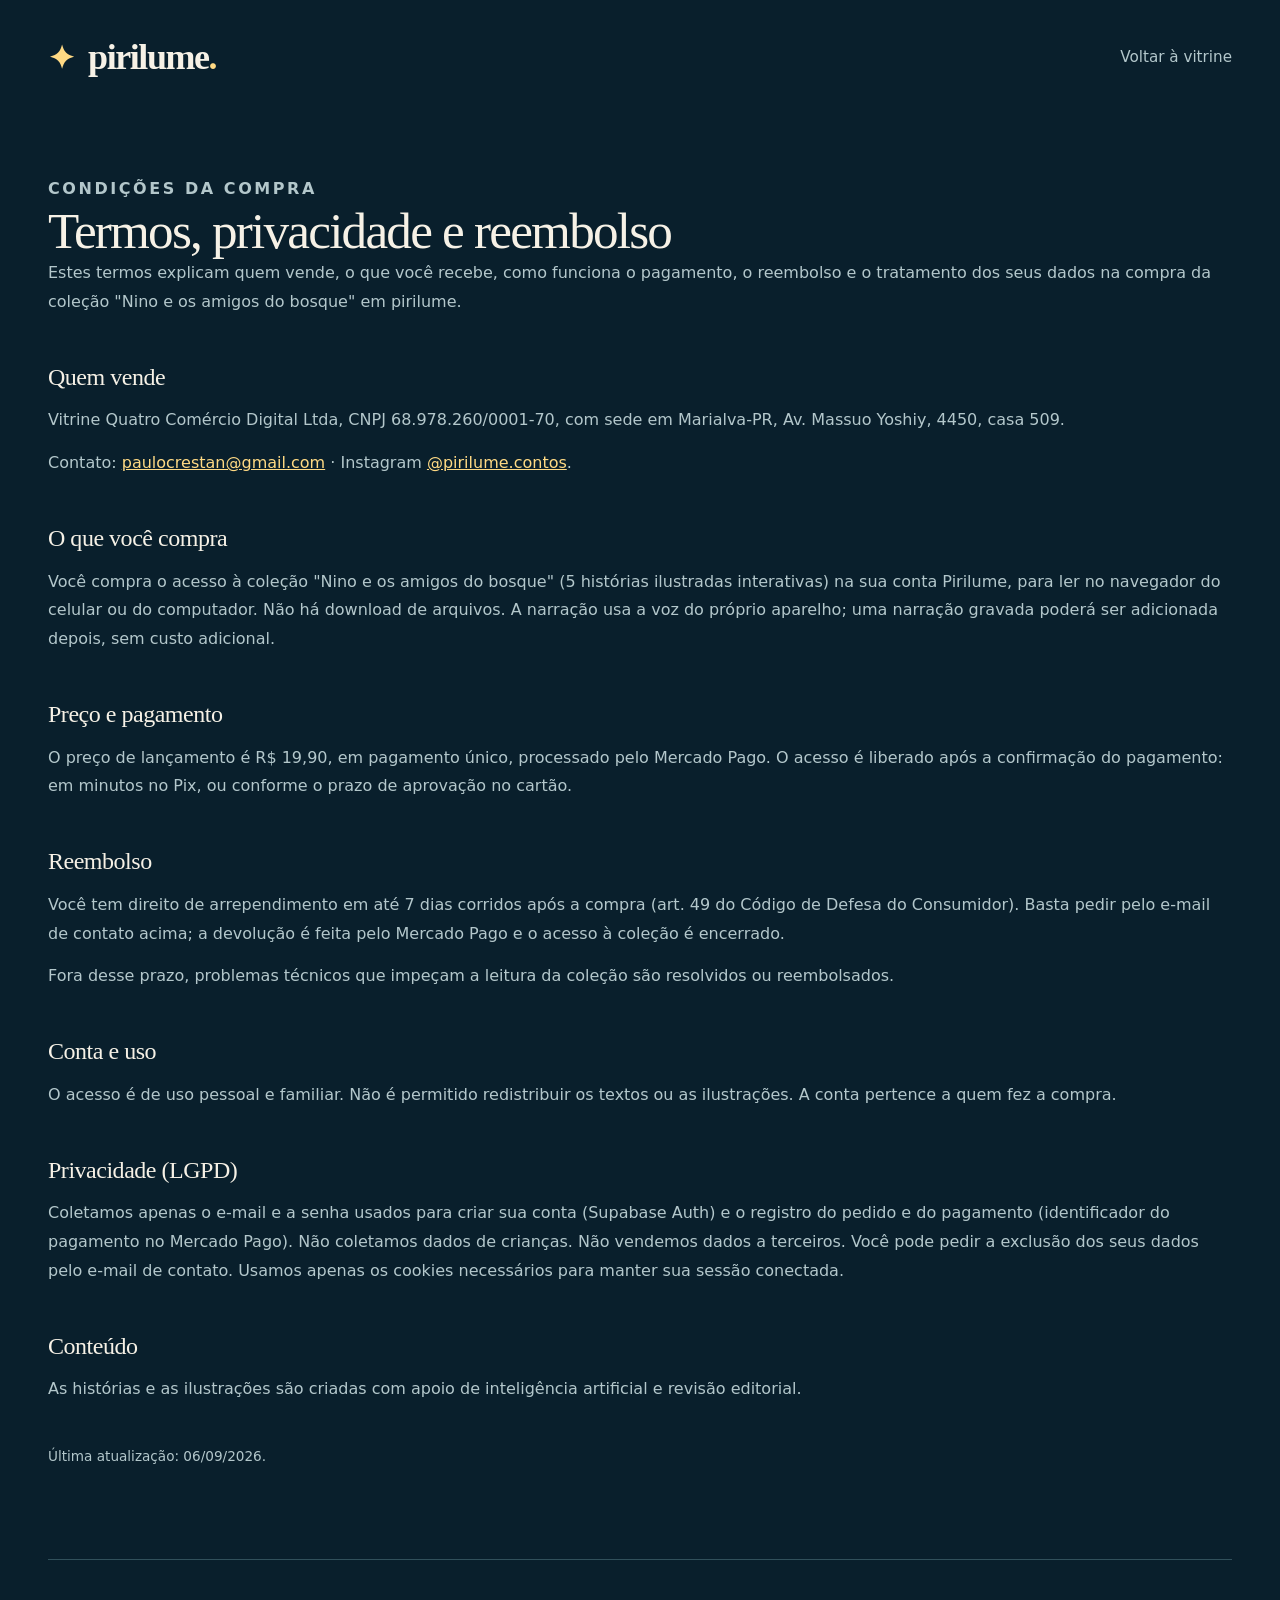
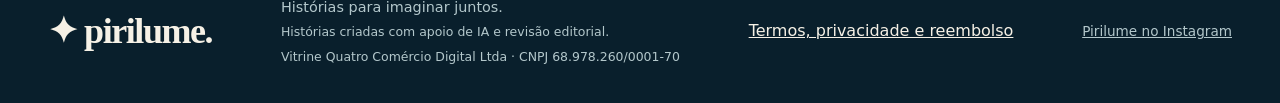
==== termos.html @ c8c20a6e "Pirilume: vitrine publica (historia gratuita + colecao)" ====
<!doctype html>
<html lang="pt-BR">
<head>
  <meta charset="UTF-8"><meta name="viewport" content="width=device-width, initial-scale=1">
  <meta name="theme-color" content="#091f2c">
  <meta name="description" content="Pirilume: termos de compra, privacidade e reembolso da coleção Nino e os amigos do bosque.">
  <meta name="robots" content="noindex,nofollow">
  <title>Pirilume · Termos, privacidade e reembolso</title>
  <link rel="stylesheet" href="styles.css?v=collection-1">
  <style>
    .terms-shell{padding-block:60px 90px}
    .terms-shell h1{font-size:clamp(2.2rem,4vw,3.2rem);letter-spacing:-.035em}
    .terms-shell h2{font-size:1.5rem;letter-spacing:-.02em;margin-top:48px}
    .terms-shell p,.terms-shell li{color:var(--muted);font-size:1rem;line-height:1.8}
    .terms-shell p+p{margin-top:14px}
    .terms-shell ul{padding-left:20px;margin-top:10px}
    .terms-shell .updated{margin-top:40px;font-size:.85rem;color:var(--muted)}
    .terms-shell a{color:var(--gold)}
  </style>
</head>
<body>
  <a class="skip-link" href="#main">Pular para o conteúdo</a>
  <header class="site-header">
    <a class="brand" href="index.html" aria-label="Pirilume, início"><span class="brand-spark" aria-hidden="true">✦</span> pirilume<span class="brand-dot">.</span></a>
    <nav aria-label="Navegação principal"><a href="index.html">Voltar à vitrine</a></nav>
  </header>
  <main id="main" tabindex="-1">
    <section class="terms-shell shell">
      <p class="eyebrow">CONDIÇÕES DA COMPRA</p>
      <h1>Termos, privacidade e reembolso</h1>
      <p>Estes termos explicam quem vende, o que você recebe, como funciona o pagamento, o reembolso e o tratamento dos seus dados na compra da coleção "Nino e os amigos do bosque" em pirilume.</p>

      <h2>Quem vende</h2>
      <p>Vitrine Quatro Comércio Digital Ltda, CNPJ 68.978.260/0001-70, com sede em Marialva-PR, Av. Massuo Yoshiy, 4450, casa 509.</p>
      <p>Contato: <a href="mailto:paulocrestan@gmail.com">paulocrestan@gmail.com</a> · Instagram <a href="https://www.instagram.com/pirilume.contos/" target="_blank" rel="noopener">@pirilume.contos</a>.</p>

      <h2>O que você compra</h2>
      <p>Você compra o acesso à coleção "Nino e os amigos do bosque" (5 histórias ilustradas interativas) na sua conta Pirilume, para ler no navegador do celular ou do computador. Não há download de arquivos. A narração usa a voz do próprio aparelho; uma narração gravada poderá ser adicionada depois, sem custo adicional.</p>

      <h2>Preço e pagamento</h2>
      <p>O preço de lançamento é R$ 19,90, em pagamento único, processado pelo Mercado Pago. O acesso é liberado após a confirmação do pagamento: em minutos no Pix, ou conforme o prazo de aprovação no cartão.</p>

      <h2>Reembolso</h2>
      <p>Você tem direito de arrependimento em até 7 dias corridos após a compra (art. 49 do Código de Defesa do Consumidor). Basta pedir pelo e-mail de contato acima; a devolução é feita pelo Mercado Pago e o acesso à coleção é encerrado.</p>
      <p>Fora desse prazo, problemas técnicos que impeçam a leitura da coleção são resolvidos ou reembolsados.</p>

      <h2>Conta e uso</h2>
      <p>O acesso é de uso pessoal e familiar. Não é permitido redistribuir os textos ou as ilustrações. A conta pertence a quem fez a compra.</p>

      <h2>Privacidade (LGPD)</h2>
      <p>Coletamos apenas o e-mail e a senha usados para criar sua conta (Supabase Auth) e o registro do pedido e do pagamento (identificador do pagamento no Mercado Pago). Não coletamos dados de crianças. Não vendemos dados a terceiros. Você pode pedir a exclusão dos seus dados pelo e-mail de contato. Usamos apenas os cookies necessários para manter sua sessão conectada.</p>

      <h2>Conteúdo</h2>
      <p>As histórias e as ilustrações são criadas com apoio de inteligência artificial e revisão editorial.</p>

      <p class="updated">Última atualização: 06/09/2026.</p>
    </section>
  </main>
  <footer class="site-footer shell"><a class="brand" href="#inicio">✦ pirilume.</a><p>Histórias para imaginar juntos.<br><span>Histórias criadas com apoio de IA e revisão editorial.</span><br><span>Vitrine Quatro Comércio Digital Ltda · CNPJ 68.978.260/0001-70</span></p><a href="termos.html">Termos, privacidade e reembolso</a><a href="https://www.instagram.com/pirilume.contos/">Pirilume no Instagram</a></footer>
</body></html>
---- styles.css ----
:root{color-scheme:dark;--bg:#091f2c;--panel:#102e3b;--ink:#f6f1e6;--muted:#b3c7cb;--gold:#ffda84;--line:#31505b;--soft:#163946;--paper:#f5f0e4;--paper-ink:#223a40;--serif:Georgia,'Times New Roman',serif;--sans:ui-sans-serif,system-ui,-apple-system,BlinkMacSystemFont,'Segoe UI',sans-serif}
*{box-sizing:border-box}html{scroll-behavior:smooth;scroll-padding-top:30px}body{margin:0;background:var(--bg);color:var(--ink);font:1rem/1.65 var(--sans)}button,input,select{font:inherit}button,a,input,select,summary{-webkit-tap-highlight-color:transparent}button,a{touch-action:manipulation}button{cursor:pointer}button:disabled{cursor:not-allowed;opacity:.6}a{color:inherit}img{max-width:100%}h1,h2,h3,p{margin:0}h1,h2{font-family:var(--serif);font-weight:400;line-height:1.07}h3{font-size:1.1rem;font-weight:650;line-height:1.4}p+p{margin-top:1rem}h2+p,h3+p{margin-top:1rem}em{font-weight:400;color:var(--gold)}[hidden]{display:none!important}a,button,input,select,summary{outline-offset:5px}:focus-visible{outline:3px solid var(--gold)}.shell{max-width:1320px;width:calc(100% - 96px);margin-inline:auto}.skip-link{position:fixed;top:-70px;left:20px;background:var(--gold);color:var(--bg);padding:12px;z-index:99}.skip-link:focus{top:15px}.review-bar{display:flex;justify-content:space-between;gap:16px;padding:9px 48px;background:#173b46;color:#d0dfe0;font-size:.8rem;letter-spacing:.04em}.review-bar a{white-space:nowrap;text-underline-offset:4px}.site-header{display:flex;justify-content:space-between;align-items:center;gap:24px;max-width:1416px;margin:auto;padding:28px 48px}.brand{font-family:var(--serif);font-size:2.25rem;letter-spacing:-.04em;text-decoration:none;font-weight:700;white-space:nowrap}.brand-spark,.brand-dot{color:var(--gold)}.brand-spark{display:inline-block;font-size:2rem;margin-right:7px}.site-header nav{display:flex;gap:30px;align-items:center;font-size:.95rem}.site-header nav a{text-decoration:none;color:var(--muted)}.site-header nav a:hover{color:var(--gold)}.nav-review{border:1px solid var(--line);padding:9px 16px;border-radius:5px}.eyebrow{font-size:.78rem;line-height:1.5;letter-spacing:.16em;font-weight:650;color:var(--gold)}.hero{display:grid;grid-template-columns:1fr 1.1fr;gap:60px;align-items:center;padding-top:38px;padding-bottom:88px}.hero h1{font-size:clamp(2.8rem,4.5vw,4.9rem);letter-spacing:-.047em;margin-top:24px;line-height:1.03}.hero h1 em{display:block}.hero-lead{max-width:540px;color:var(--muted);margin-top:28px;font-size:1.05rem;line-height:1.8}.button{display:inline-flex;align-items:center;justify-content:center;gap:10px;padding:14px 21px;min-height:48px;border:1px solid transparent;border-radius:5px;font-size:.95rem;font-weight:650;text-decoration:none;transition:background .15s,transform .15s}.button:hover:not(:disabled){transform:translateY(-2px)}.primary{background:var(--gold);color:#19353d}.primary:hover:not(:disabled){background:#ffe6ac}.secondary{background:transparent;color:var(--ink);border-color:var(--line)}.secondary:hover:not(:disabled){background:var(--soft)}.hero .button{margin-top:30px}.micro{font-size:.8rem;line-height:1.6;color:var(--muted)}.hero .micro{margin-top:13px;max-width:450px}.hero-meta{display:flex;gap:35px;margin-top:32px}.hero-meta>span{font-size:1rem;font-weight:650}.hero-meta small{display:block;font-size:.78rem;font-weight:400;color:var(--muted);margin-top:1px}.hero-picture{position:relative;background:#133b48;border:1px solid #41606b;border-radius:8px;box-shadow:12px 12px 0 #061720;overflow:hidden}.scene-art{width:100%;aspect-ratio:16/9;background-size:200% 200%;background-repeat:no-repeat;background-color:#113544;image-rendering:pixelated}.art-a{background-image:url('assets/scene-sheet-a.png')}.art-b{background-image:url('assets/scene-sheet-b.png')}.quadrant-0{background-position:0% 0%}.quadrant-1{background-position:100% 0%}.quadrant-2{background-position:0% 100%}.quadrant-3{background-position:100% 100%}.picture-caption{padding:29px 32px 33px;display:flex;align-items:center;justify-content:space-between;gap:20px}.picture-caption h2{font-size:clamp(1.8rem,3vw,3rem);margin-top:12px;letter-spacing:-.025em}.round-button{width:56px;height:56px;min-width:56px;border-radius:50%;background:var(--gold);color:var(--bg);display:grid;place-items:center;font-size:1.65rem;text-decoration:none}.picture-tag{position:absolute;top:17px;right:17px;background:#091f2cee;border:1px solid #536264;color:var(--ink);padding:6px 12px;font-size:.78rem;border-radius:4px}.introduction{display:grid;grid-template-columns:1fr 1fr;gap:90px;border-top:1px solid var(--line);padding-block:70px}.introduction h2,.story-window h2,.offer h2,.faq h2{font-size:clamp(2.25rem,3.6vw,3.6rem);letter-spacing:-.035em;margin-top:18px}.intro-steps{display:flex;flex-direction:column;gap:28px}.intro-steps article{display:flex;gap:23px}.intro-steps article>span{font-family:var(--serif);font-size:1.35rem;color:var(--gold)}.intro-steps p{color:var(--muted);font-size:.95rem;margin-top:4px}.story-window{display:grid;grid-template-columns:1.05fr 1fr;gap:60px;align-items:center;padding-block:26px 95px}.story-window .scene-art{border-radius:8px;border:1px solid var(--line)}.story-window p:not(.eyebrow){color:var(--muted);max-width:470px}.text-link{font-size:.95rem;color:var(--gold);text-decoration:none;text-underline-offset:5px}.text-link:hover{text-decoration:underline}.story-window .text-link{display:inline-block;margin-top:25px}.offer{display:grid;grid-template-columns:1.3fr 1fr;gap:80px;border-top:1px solid var(--line);padding-block:80px}.offer-description>p:not(.eyebrow){max-width:540px;color:var(--muted)}.checklist{list-style:none;padding:0;margin:24px 0}.checklist li{padding:6px 0}.checklist li:before{content:'✓';color:var(--gold);margin-right:13px}.price-card{background:var(--panel);border:1px solid var(--line);padding:37px 35px;border-radius:8px;align-self:center}.price{font-family:var(--serif);font-size:6rem;line-height:1.2;letter-spacing:-.06em;margin-top:20px;white-space:nowrap}.price small{font-family:var(--sans);font-size:1.2rem;letter-spacing:0;margin-right:9px}.price>span{font-size:3rem;letter-spacing:-.06em}.price-card>p{color:var(--muted)}.price-card .button{display:flex;width:100%;margin-top:28px}.price-card .text-link{display:block;text-align:center;margin:16px 0}.price-card .micro{text-align:center}.faq{display:grid;grid-template-columns:1fr 1.4fr;gap:70px;padding-block:45px 90px;border-top:1px solid var(--line)}.faq h2{margin:0}.faq details{border-bottom:1px solid var(--line);padding:18px 0}.faq details:first-child{padding-top:0}summary{cursor:pointer;font-size:1rem;font-weight:650;line-height:1.6}.faq details p{color:var(--muted);font-size:.95rem;margin-top:15px}.site-footer{border-top:1px solid var(--line);padding-block:35px;display:flex;gap:32px;align-items:center;justify-content:space-between}.site-footer p{font-size:.9rem;color:var(--muted);line-height:1.7}.site-footer p span{font-size:.78rem}.site-footer>a:last-child{font-size:.85rem;color:var(--muted)}
.reader{padding-block:22px 65px;display:flex;flex-direction:column}.reader-heading{order:1;display:flex;align-items:center;justify-content:space-between;gap:24px;padding-block:0 26px}.reader-heading h1{font-size:clamp(1.8rem,3.3vw,3rem);margin-top:10px;letter-spacing:-.025em}.reader-heading>a{white-space:nowrap}.reader-layout{order:4;display:grid;grid-template-columns:1.1fr 1fr;align-items:start;gap:0;border:1px solid var(--line);border-radius:8px;overflow:hidden;background:var(--paper);color:var(--paper-ink)}.reader-visual{background:#0b2430;color:var(--muted);position:sticky;top:0}.scene-topline{display:flex;justify-content:space-between;font-size:.8rem;padding:13px 20px;color:var(--muted)}.reader-page{padding:32px 36px}.reader-page .eyebrow{color:#5a6f50;font-size:.75rem}.reader-page h2{font-size:clamp(1.7rem,2.6vw,2.5rem);letter-spacing:-.025em;margin-block:12px 22px}.reader-page p{font-size:1.03rem;line-height:1.9}.reader-page #story-text p{border-left:3px solid transparent;padding-left:12px;margin-left:-15px;transition:background .2s}.reader-page #story-text p.is-speaking{background:#e5dec8;border-left-color:#a96b1b}.discovery-button{background:#e0e8dc;border:1px solid #9cafa1;border-radius:4px;padding:10px 15px;margin-top:22px;line-height:1.5;color:#254334;text-align:left;font-size:.9rem}.discovery-button:before{content:'✦';margin-right:9px;color:#77582d}#discovery-answer{margin-top:12px;font-size:.95rem;color:#506048}#discovery-button:focus-visible{outline-color:#567659}.reader-controls{order:2;display:flex;align-items:center;justify-content:space-between;gap:16px;padding:3px 0 14px;flex-wrap:wrap}.voice-controls{display:flex;align-items:center;gap:10px;flex-wrap:wrap}.voice-controls .button,.page-controls .button{padding:11px 16px;min-height:46px}.voice-label{font-size:.78rem;display:flex;flex-direction:column;gap:4px;color:var(--muted);max-width:230px}.voice-label select{font-size:.85rem;background:var(--panel);border:1px solid var(--line);border-radius:4px;color:var(--ink);max-width:230px;padding:7px 10px}.auto-label{font-size:.82rem;color:var(--muted);max-width:175px;line-height:1.5;display:flex;align-items:flex-start;gap:7px;cursor:pointer}.auto-label input{margin-top:4px;width:17px;height:17px;flex:0 0 auto;accent-color:var(--gold)}.page-controls{display:flex;gap:10px}.voice-note{order:3;font-size:.82rem;color:var(--muted);margin-bottom:20px}.chapter-nav{order:5;display:flex;justify-content:center;gap:11px;flex-wrap:wrap;margin-top:26px}.chapter-nav button{width:44px;height:44px;border-radius:4px;border:1px solid var(--line);color:var(--muted);background:transparent;font-size:.9rem}.chapter-nav button[aria-current=step]{background:var(--gold);color:var(--bg);border-color:var(--gold)}.reader-end{order:6;padding:45px;text-align:center;background:var(--panel);border:1px solid var(--line);margin-top:28px;border-radius:8px}.reader-end h2{font-size:2.6rem;letter-spacing:-.03em;margin:14px 0 22px}.reader-end>.button{margin-top:22px}.reader-end>.micro{margin-top:18px}.questions{display:grid;grid-template-columns:repeat(3,1fr);gap:25px;margin-top:30px}.questions p{color:var(--muted);margin:0;font-size:1rem}
.launch{padding-block:30px 80px}.launch-heading{display:flex;align-items:center;justify-content:space-between;gap:24px}.launch-heading h1{font-size:clamp(2.7rem,5vw,5rem);letter-spacing:-.045em;margin-top:20px}.launch-heading p:not(.eyebrow){color:var(--muted);margin-top:20px;max-width:680px}.status-chip{background:var(--panel);border:1px solid var(--line);padding:8px 15px;border-radius:4px;font-size:.85rem;white-space:nowrap}.launch-alert{background:#3b3528;border-left:3px solid var(--gold);padding:22px 25px;margin-top:30px;font-size:.98rem;color:#eee0bf}.launch-alert strong{display:block;margin-bottom:6px;color:var(--gold)}.kit-nav{display:flex;gap:12px;flex-wrap:wrap;margin-top:28px}.kit-nav a{border:1px solid var(--line);padding:8px 17px;border-radius:4px;font-size:.92rem;text-decoration:none}.kit-nav a:hover{background:var(--soft)}.kit-section{padding-block:60px;border-bottom:1px solid var(--line);scroll-margin-top:20px}.kit-section>h2{font-size:clamp(2rem,3.5vw,3.4rem);letter-spacing:-.035em;max-width:850px;margin-top:14px}.kit-section>p:not(.eyebrow){max-width:900px;color:var(--muted)}.large-copy{font-family:var(--serif);font-size:1.6rem;line-height:1.5}.decision-grid{display:grid;grid-template-columns:1fr 1fr;gap:30px;margin-top:32px}.decision-grid article{background:var(--panel);padding:28px;border:1px solid var(--line);border-radius:6px}.decision-grid p{color:var(--muted);font-size:.97rem}.decision-grid h3:not(:first-child){margin-top:27px}.note,.source-note{font-size:.86rem;line-height:1.75;color:var(--muted);margin-top:22px!important}.source-note a,.aside-note a{color:var(--gold)}.funnel{list-style:none;padding:0;display:flex;flex-direction:column;margin-top:35px;gap:0}.funnel>li{display:flex;gap:22px;padding-bottom:30px;position:relative}.funnel>li>span{background:var(--gold);color:var(--bg);min-width:42px;height:42px;display:grid;place-items:center;border-radius:4px;font-weight:700;z-index:1}.funnel>li:not(:last-child):before{content:'';position:absolute;left:20px;top:42px;bottom:0;width:1px;background:var(--line)}.funnel p{margin-top:7px;color:var(--muted)}.funnel small{font-size:.82rem;display:block;margin-top:7px;color:#d1d5ba}.aside-note{padding:25px;background:#163c45;border-left:3px solid #83b4b5;margin-top:22px;font-size:.97rem}.aside-note p{color:var(--muted);margin-top:9px}.copy-text{white-space:pre-wrap;line-height:1.8;font-size:.97rem;margin-top:15px;color:#d1dee0}.copy-button{padding:9px 14px;margin-top:18px;border:1px solid #769398;background:transparent;color:var(--gold);font-size:.87rem;border-radius:4px;min-height:44px}.copy-button:hover{background:#234a53}.simple-list{padding-left:20px;color:var(--muted);font-size:.97rem}.simple-list li+li{margin-top:12px}.reel-grid{display:grid;grid-template-columns:repeat(3,1fr);gap:24px;margin-top:32px}.reel-card{border:1px solid var(--line);border-radius:6px;padding:27px;background:#0d2936}.content-tag{font-size:.75rem;letter-spacing:.09em;color:var(--gold)}.reel-card h3{font-family:var(--serif);font-size:1.65rem;margin-top:14px}.reel-card .copy-text{font-size:.9rem;line-height:1.85}.production-note{margin-top:30px;padding:20px;border:1px solid var(--line)}.production-note p{color:var(--muted);margin-top:15px;font-size:.96rem}.calculator{display:grid;grid-template-columns:1.2fr 1fr;gap:35px;margin-top:30px}.calc-inputs{display:grid;grid-template-columns:1fr 1fr;gap:20px}.calc-inputs label{display:flex;flex-direction:column;font-size:.87rem;gap:8px;color:var(--muted)}.calc-inputs input{width:100%;padding:12px 14px;background:var(--panel);color:var(--ink);border:1px solid #55717c;border-radius:4px;font-size:1.05rem}.calc-results{background:var(--panel);border:1px solid var(--line);padding:30px;border-radius:6px;align-self:start}.calc-results>p{font-size:.9rem;color:var(--muted)}.calc-results>strong{display:block;font-family:var(--serif);font-size:3.5rem;color:var(--gold);margin-block:12px;letter-spacing:-.04em}.calc-line{display:flex;justify-content:space-between;gap:22px;font-size:.94rem;padding-top:22px;margin-top:22px;border-top:1px solid var(--line)}.calc-line b{white-space:nowrap}.calc-warning{font-size:.86rem;margin-top:24px;color:#f5b995!important}.table-scroll{overflow-x:auto;margin-top:30px}table{border-collapse:collapse;width:100%;font-size:.96rem;min-width:650px}th,td{padding:20px;text-align:left;vertical-align:top;border-bottom:1px solid var(--line)}th{background:var(--panel);font-size:.85rem;color:var(--gold)}td{color:var(--muted)}td:first-child{color:var(--ink);font-weight:650;min-width:155px}.launch-checklist{list-style:none;padding:0;margin-top:30px;display:grid;grid-template-columns:1fr 1fr;gap:28px 35px}.launch-checklist>li{display:flex;gap:17px}.launch-checklist>li>span{width:32px;min-width:32px;height:32px;border:1px solid #769398;border-radius:4px;display:grid;place-items:center;font-size:.86rem}.launch-checklist .done{background:#284c43;color:#bfdfc7;border-color:#4b7562}.launch-checklist strong{font-size:1rem}.launch-checklist p{margin-top:6px;font-size:.93rem;color:var(--muted)}.final-decision>.button{margin-top:28px}.toast{position:fixed;left:50%;bottom:25px;transform:translateX(-50%);background:var(--gold);color:var(--bg);padding:15px 25px;border-radius:5px;box-shadow:0 5px 30px #0007;max-width:90vw;font-size:.92rem;z-index:20}
.voice-preview{display:grid;grid-template-columns:1.1fr 1fr;gap:40px;align-items:center;border-top:1px solid var(--line);padding-block:35px 45px}.voice-preview h2{font-size:2.1rem;letter-spacing:-.03em;margin-top:10px}.voice-preview p:not(.eyebrow){font-size:.92rem;color:var(--muted);margin-top:12px;max-width:520px}.voice-preview audio{width:100%;display:block}.audio-credit{font-size:.75rem!important;text-align:right}.audio-credit a{color:var(--muted);text-underline-offset:3px}@media(max-width:700px){.voice-preview{grid-template-columns:1fr;gap:22px;padding-block:30px}.voice-preview h2{font-size:1.85rem}.audio-credit{text-align:left}}
@media(min-width:1450px){.hero{gap:80px;padding-top:52px}.hero-picture{max-width:700px}.hero-art{aspect-ratio:16/9}}
@media(max-width:1100px){.shell{width:calc(100% - 56px)}.site-header{padding:23px 28px}.review-bar{padding-inline:28px}.hero{gap:35px}.hero h1{font-size:3.3rem}.hero-meta{gap:22px}.picture-caption{padding:25px}.introduction{gap:50px}.story-window{gap:35px}.offer{gap:45px}.faq{gap:40px}.reader-layout{grid-template-columns:1fr}.reader-visual{position:static}.reader-visual .scene-art{max-height:none;aspect-ratio:16/9}.reader-page{padding:28px 35px}.reel-grid{grid-template-columns:1fr}.reel-card{padding:28px}.reel-card .copy-text{font-size:.97rem}.calculator{grid-template-columns:1fr 1fr}.site-footer{flex-wrap:wrap}.site-footer>p{flex:1}}
@media(max-width:700px){.shell{width:calc(100% - 36px)}.review-bar{padding:8px 18px;font-size:.75rem;flex-direction:column;gap:2px}.review-bar a{align-self:flex-start}.site-header{padding:19px 18px;gap:13px;flex-wrap:wrap}.brand{font-size:1.95rem}.site-header nav{gap:18px;font-size:.86rem;flex-wrap:wrap}.site-header .nav-review{font-size:.8rem;padding:6px 10px}.hero{grid-template-columns:1fr;gap:33px;padding-top:20px;padding-bottom:52px}.hero h1{font-size:clamp(2.8rem,10.8vw,4rem);margin-top:18px;letter-spacing:-.04em}.hero-lead{font-size:1rem;margin-top:20px}.hero .button{width:100%;margin-top:24px;font-size:.92rem;padding-inline:12px}.hero-meta{gap:25px;justify-content:space-between;margin-top:26px}.hero-meta>span{font-size:.92rem}.hero-meta small{font-size:.75rem}.hero-picture{box-shadow:6px 6px 0 #061720;margin-right:6px}.picture-caption{padding:22px}.picture-caption h2{font-size:2.2rem}.picture-tag{font-size:.75rem;right:11px;top:11px;padding:5px 9px}.introduction{grid-template-columns:1fr;gap:30px;padding-block:43px}.introduction h2,.story-window h2,.offer h2,.faq h2{font-size:2.35rem}.intro-steps{gap:25px}.story-window{grid-template-columns:1fr;gap:25px;padding-block:10px 50px}.offer{grid-template-columns:1fr;gap:30px;padding-block:44px}.price-card{padding:28px}.price{font-size:5.5rem}.faq{grid-template-columns:1fr;gap:27px;padding-block:40px 50px}.site-footer{gap:20px;padding-block:27px}.site-footer>p{flex:1 0 100%;order:3}.reader{padding-top:13px}.reader-heading{align-items:flex-start;padding-bottom:18px;gap:12px}.reader-heading h1{font-size:1.85rem}.reader-heading>a{font-size:.8rem;white-space:normal;min-width:60px}.reader-heading .eyebrow{font-size:.72rem}.reader-controls{gap:13px}.voice-controls{width:100%;gap:8px}.voice-controls .button{font-size:.88rem;padding:10px 13px}.voice-label{max-width:170px;flex:1 0 135px}.voice-label select{max-width:100%;width:100%;font-size:.78rem}.auto-label{max-width:none;flex-basis:100%;font-size:.8rem}.page-controls{width:100%;justify-content:space-between}.page-controls .button{font-size:.88rem}.voice-note{font-size:.78rem;margin-bottom:15px}.reader-page{padding:25px 23px}.reader-page h2{font-size:2rem}.reader-page p{font-size:1.04rem;line-height:1.85}.scene-topline{padding:10px 15px;font-size:.75rem}.chapter-nav{gap:7px}.chapter-nav button{width:35px;min-height:44px}.reader-end{padding:28px 22px}.reader-end h2{font-size:2rem}.questions{grid-template-columns:1fr;gap:17px}.launch{padding-top:16px}.launch-heading{align-items:flex-start;flex-direction:column;gap:18px}.launch-heading h1{font-size:2.8rem}.launch-heading .eyebrow{font-size:.72rem}.launch-alert{padding:18px;font-size:.92rem}.kit-nav{gap:8px}.kit-nav a{font-size:.85rem;padding:8px 12px}.kit-section{padding-block:42px}.kit-section>h2{font-size:2.25rem}.large-copy{font-size:1.35rem}.decision-grid{grid-template-columns:1fr;gap:18px;margin-top:24px}.decision-grid article{padding:23px}.reel-grid{gap:18px;margin-top:23px}.reel-card{padding:23px}.calculator{grid-template-columns:1fr;gap:25px}.calc-inputs{gap:17px 14px}.calc-inputs label{font-size:.8rem}.calc-results{padding:25px}.launch-checklist{grid-template-columns:1fr;gap:23px}.funnel>li{gap:15px}.funnel p{font-size:.95rem}.aside-note{padding:20px}.source-note{font-size:.8rem}.final-decision h2{font-size:2.5rem}}
@media(prefers-reduced-motion:reduce){html{scroll-behavior:auto}*,*:before,*:after{transition:none!important;animation:none!important}}
@media print{body{background:white;color:black}.review-bar,.site-header,.site-footer,.kit-nav,.copy-button,.button,.toast{display:none!important}.shell{width:100%;max-width:none}.launch{padding:0}.kit-section{break-inside:avoid;border-color:#ccc;padding:20px 0}.kit-section>h2{font-size:24pt}.decision-grid,.reel-grid,.calculator{display:block}.decision-grid article,.reel-card,.calc-results{background:white;color:black;border-color:#ccc;margin-block:15px}.copy-text,.decision-grid p,.kit-section>p,.funnel p,.source-note,.note{color:#222!important}.eyebrow,em{color:#785922}.launch-heading h1{font-size:30pt}.launch-alert,.aside-note{background:#eee;color:#111}.table-scroll{overflow:visible}table{min-width:0;font-size:9pt}td,th{color:#222;background:white;padding:8px}.launch-checklist{display:block}.launch-checklist li{margin-bottom:15px}}
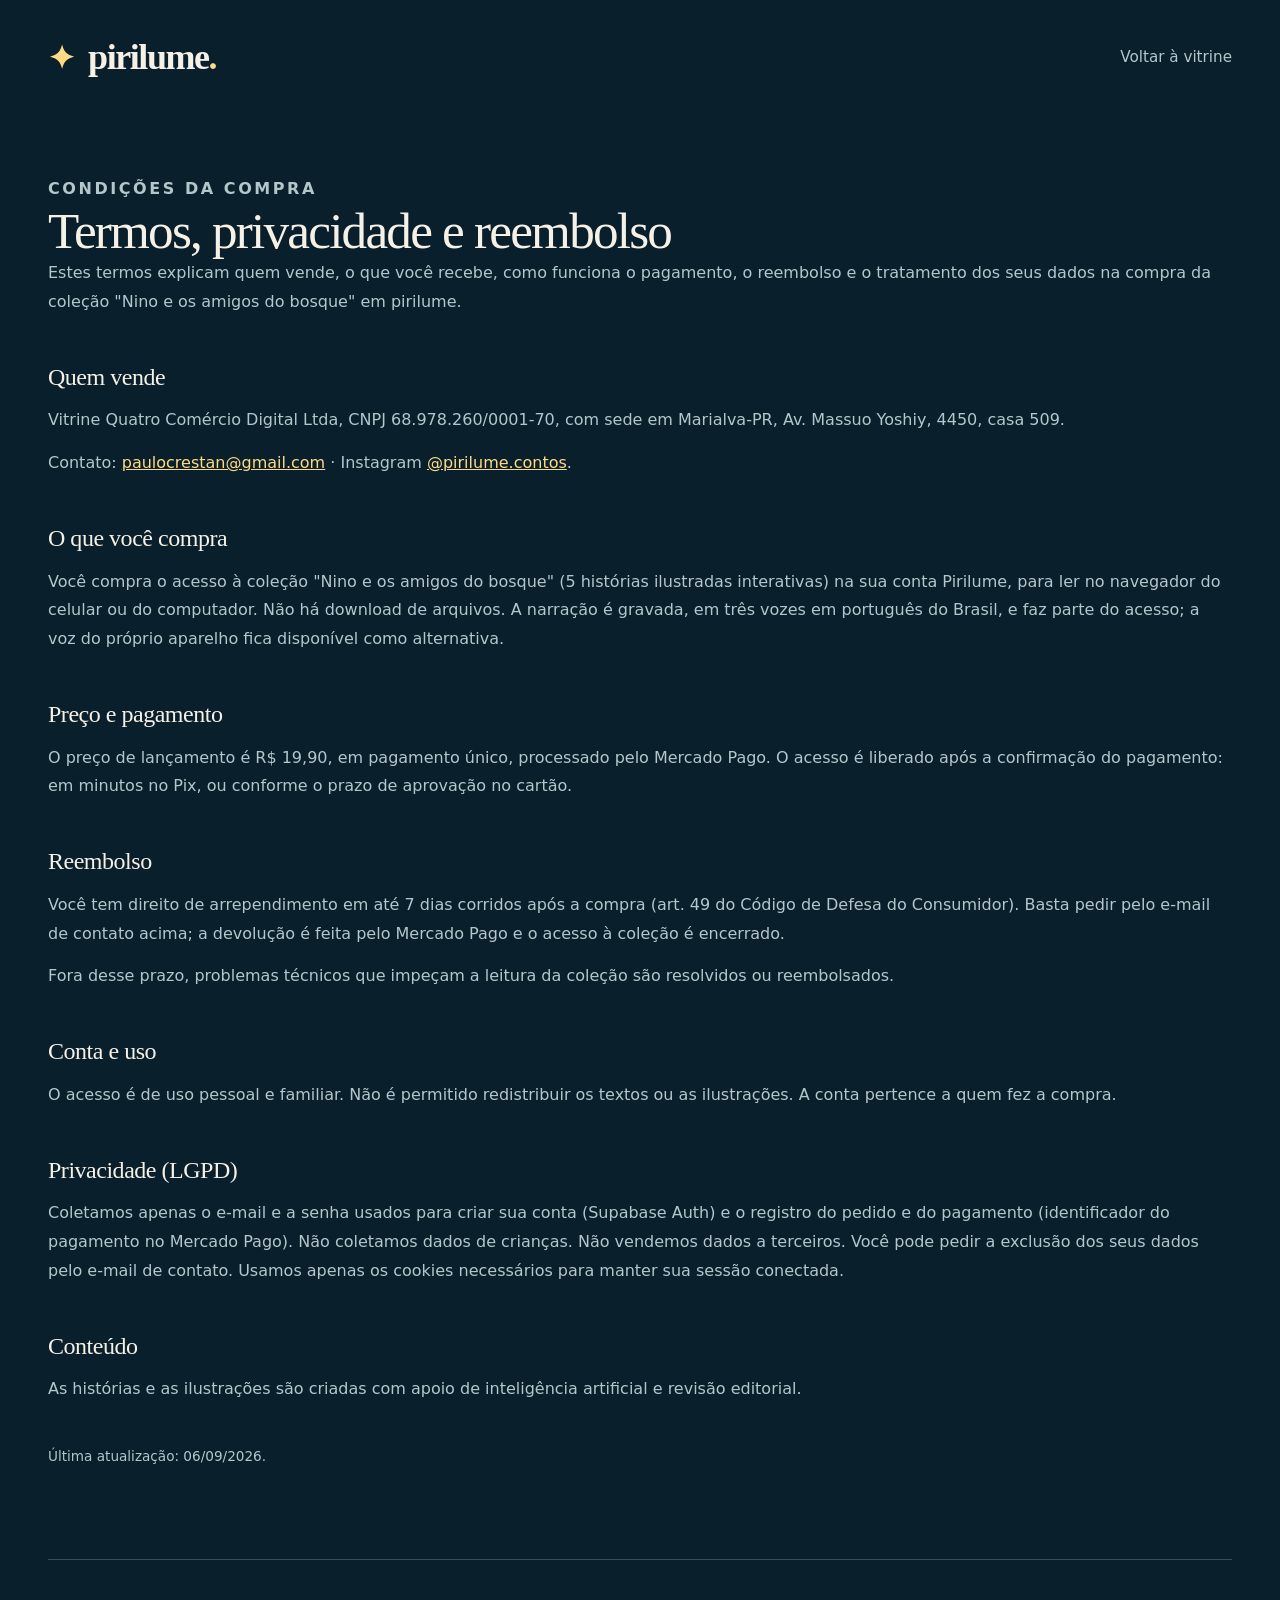
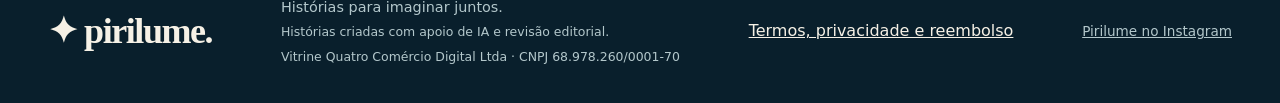
==== commit 1cb45059: "Textos do produto real, previa da Francisca, indexacao (OG, sitemap, JSON-LD) e medicao anonima" ====
--- a/termos.html
+++ b/termos.html
@@ -4,7 +4,7 @@
   <meta charset="UTF-8"><meta name="viewport" content="width=device-width, initial-scale=1">
   <meta name="theme-color" content="#091f2c">
   <meta name="description" content="Pirilume: termos de compra, privacidade e reembolso da coleção Nino e os amigos do bosque.">
-  <meta name="robots" content="noindex,nofollow">
+  <meta name="robots" content="noindex,follow">
   <title>Pirilume · Termos, privacidade e reembolso</title>
   <link rel="stylesheet" href="styles.css?v=collection-1">
   <style>
@@ -35,7 +35,7 @@
       <p>Contato: <a href="mailto:paulocrestan@gmail.com">paulocrestan@gmail.com</a> · Instagram <a href="https://www.instagram.com/pirilume.contos/" target="_blank" rel="noopener">@pirilume.contos</a>.</p>
 
       <h2>O que você compra</h2>
-      <p>Você compra o acesso à coleção "Nino e os amigos do bosque" (5 histórias ilustradas interativas) na sua conta Pirilume, para ler no navegador do celular ou do computador. Não há download de arquivos. A narração usa a voz do próprio aparelho; uma narração gravada poderá ser adicionada depois, sem custo adicional.</p>
+      <p>Você compra o acesso à coleção "Nino e os amigos do bosque" (5 histórias ilustradas interativas) na sua conta Pirilume, para ler no navegador do celular ou do computador. Não há download de arquivos. A narração é gravada, em três vozes em português do Brasil, e faz parte do acesso; a voz do próprio aparelho fica disponível como alternativa.</p>
 
       <h2>Preço e pagamento</h2>
       <p>O preço de lançamento é R$ 19,90, em pagamento único, processado pelo Mercado Pago. O acesso é liberado após a confirmação do pagamento: em minutos no Pix, ou conforme o prazo de aprovação no cartão.</p>
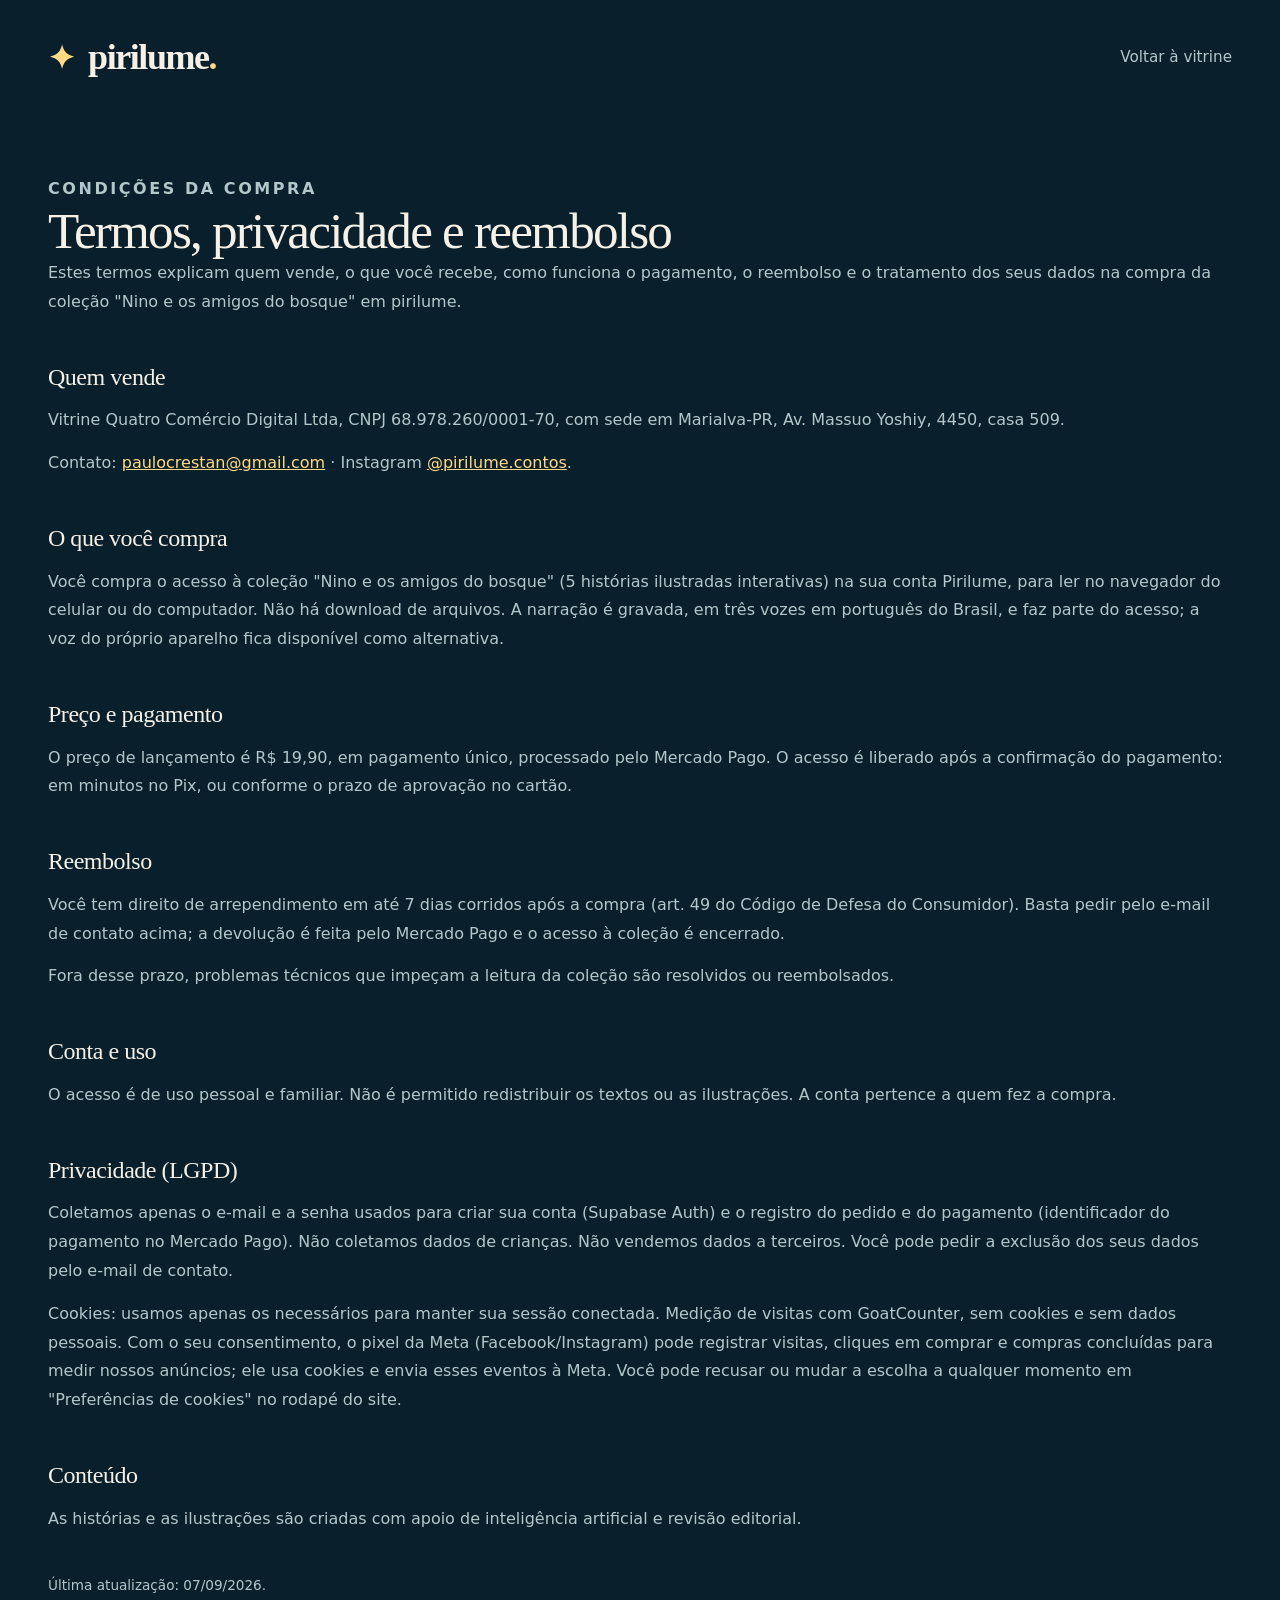
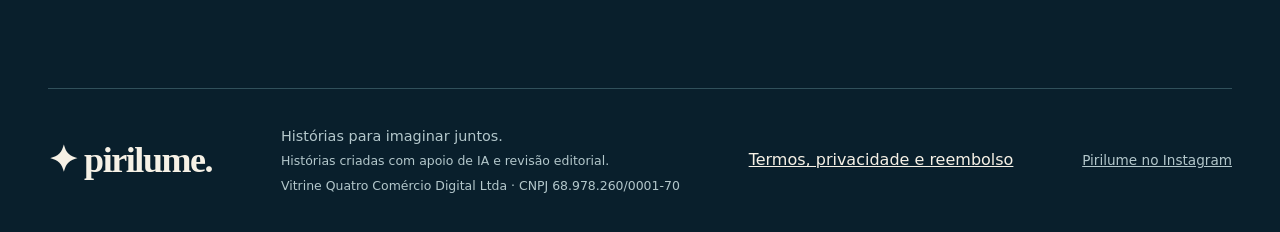
==== commit 242ae76d: "Consentimento de cookies e pixel Meta condicionado (ID vazio)" ====
--- a/termos.html
+++ b/termos.html
@@ -47,13 +47,14 @@
       <h2>Conta e uso</h2>
       <p>O acesso é de uso pessoal e familiar. Não é permitido redistribuir os textos ou as ilustrações. A conta pertence a quem fez a compra.</p>
 
-      <h2>Privacidade (LGPD)</h2>
-      <p>Coletamos apenas o e-mail e a senha usados para criar sua conta (Supabase Auth) e o registro do pedido e do pagamento (identificador do pagamento no Mercado Pago). Não coletamos dados de crianças. Não vendemos dados a terceiros. Você pode pedir a exclusão dos seus dados pelo e-mail de contato. Usamos apenas os cookies necessários para manter sua sessão conectada.</p>
+      <h2 id="privacidade">Privacidade (LGPD)</h2>
+      <p>Coletamos apenas o e-mail e a senha usados para criar sua conta (Supabase Auth) e o registro do pedido e do pagamento (identificador do pagamento no Mercado Pago). Não coletamos dados de crianças. Não vendemos dados a terceiros. Você pode pedir a exclusão dos seus dados pelo e-mail de contato.</p>
+      <p>Cookies: usamos apenas os necessários para manter sua sessão conectada. Medição de visitas com GoatCounter, sem cookies e sem dados pessoais. Com o seu consentimento, o pixel da Meta (Facebook/Instagram) pode registrar visitas, cliques em comprar e compras concluídas para medir nossos anúncios; ele usa cookies e envia esses eventos à Meta. Você pode recusar ou mudar a escolha a qualquer momento em "Preferências de cookies" no rodapé do site.</p>
 
       <h2>Conteúdo</h2>
       <p>As histórias e as ilustrações são criadas com apoio de inteligência artificial e revisão editorial.</p>
 
-      <p class="updated">Última atualização: 06/09/2026.</p>
+      <p class="updated">Última atualização: 07/09/2026.</p>
     </section>
   </main>
   <footer class="site-footer shell"><a class="brand" href="#inicio">✦ pirilume.</a><p>Histórias para imaginar juntos.<br><span>Histórias criadas com apoio de IA e revisão editorial.</span><br><span>Vitrine Quatro Comércio Digital Ltda · CNPJ 68.978.260/0001-70</span></p><a href="termos.html">Termos, privacidade e reembolso</a><a href="https://www.instagram.com/pirilume.contos/">Pirilume no Instagram</a></footer>
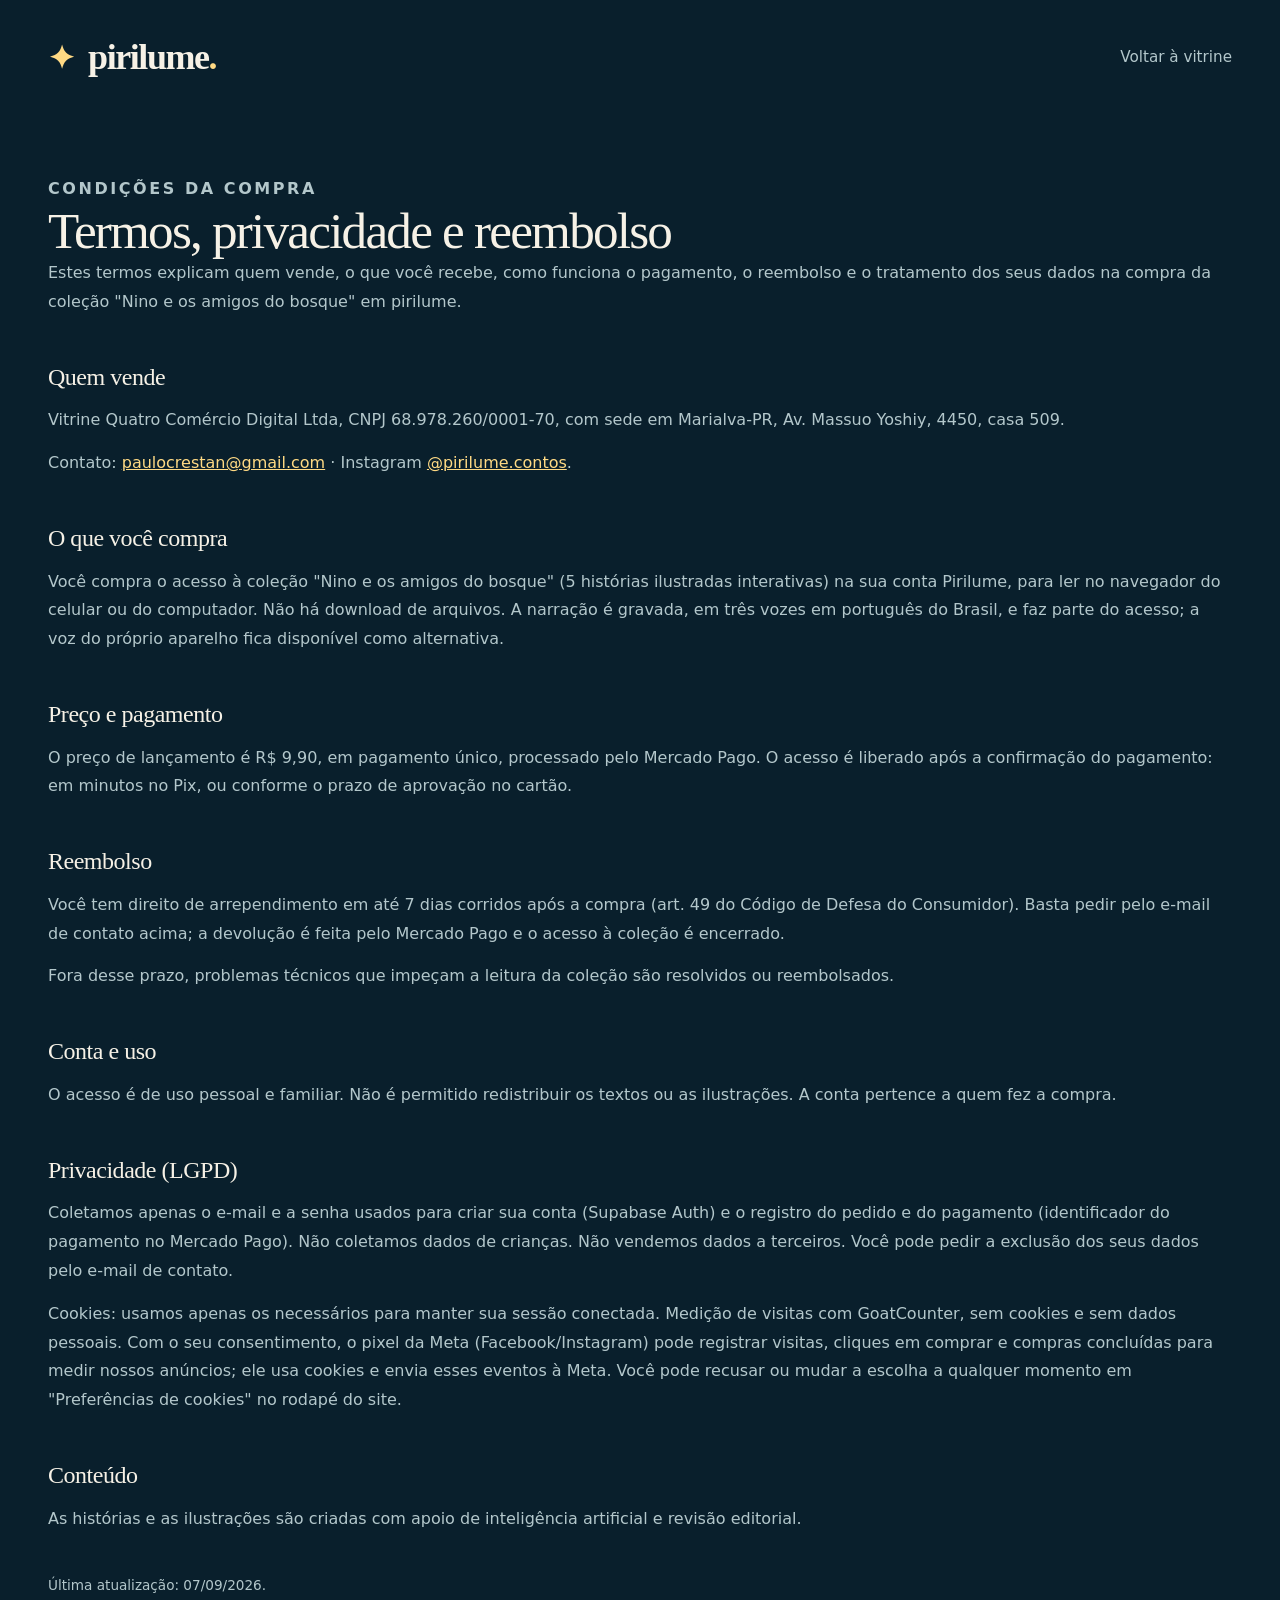
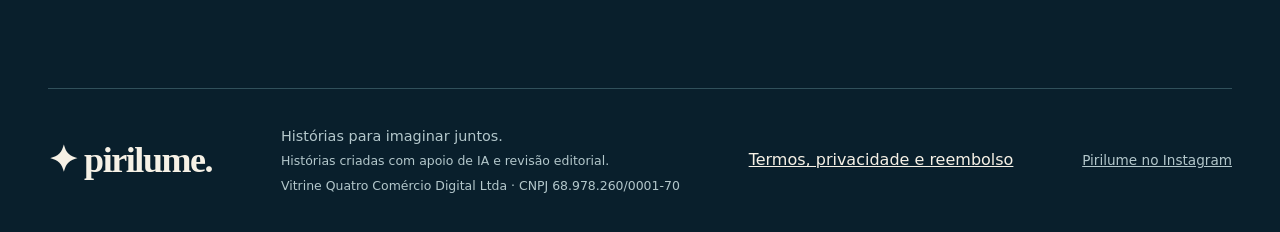
==== commit 46669da0: "Set collection price to BRL 9.90 and preserve tracked order amounts" ====
--- a/termos.html
+++ b/termos.html
@@ -38,7 +38,7 @@
       <p>Você compra o acesso à coleção "Nino e os amigos do bosque" (5 histórias ilustradas interativas) na sua conta Pirilume, para ler no navegador do celular ou do computador. Não há download de arquivos. A narração é gravada, em três vozes em português do Brasil, e faz parte do acesso; a voz do próprio aparelho fica disponível como alternativa.</p>
 
       <h2>Preço e pagamento</h2>
-      <p>O preço de lançamento é R$ 19,90, em pagamento único, processado pelo Mercado Pago. O acesso é liberado após a confirmação do pagamento: em minutos no Pix, ou conforme o prazo de aprovação no cartão.</p>
+      <p>O preço de lançamento é R$ 9,90, em pagamento único, processado pelo Mercado Pago. O acesso é liberado após a confirmação do pagamento: em minutos no Pix, ou conforme o prazo de aprovação no cartão.</p>
 
       <h2>Reembolso</h2>
       <p>Você tem direito de arrependimento em até 7 dias corridos após a compra (art. 49 do Código de Defesa do Consumidor). Basta pedir pelo e-mail de contato acima; a devolução é feita pelo Mercado Pago e o acesso à coleção é encerrado.</p>
--- a/styles.css
+++ b/styles.css
@@ -1,5 +1,5 @@
 :root{color-scheme:dark;--bg:#091f2c;--panel:#102e3b;--ink:#f6f1e6;--muted:#b3c7cb;--gold:#ffda84;--line:#31505b;--soft:#163946;--paper:#f5f0e4;--paper-ink:#223a40;--serif:Georgia,'Times New Roman',serif;--sans:ui-sans-serif,system-ui,-apple-system,BlinkMacSystemFont,'Segoe UI',sans-serif}
-*{box-sizing:border-box}html{scroll-behavior:smooth;scroll-padding-top:30px}body{margin:0;background:var(--bg);color:var(--ink);font:1rem/1.65 var(--sans)}button,input,select{font:inherit}button,a,input,select,summary{-webkit-tap-highlight-color:transparent}button,a{touch-action:manipulation}button{cursor:pointer}button:disabled{cursor:not-allowed;opacity:.6}a{color:inherit}img{max-width:100%}h1,h2,h3,p{margin:0}h1,h2{font-family:var(--serif);font-weight:400;line-height:1.07}h3{font-size:1.1rem;font-weight:650;line-height:1.4}p+p{margin-top:1rem}h2+p,h3+p{margin-top:1rem}em{font-weight:400;color:var(--gold)}[hidden]{display:none!important}a,button,input,select,summary{outline-offset:5px}:focus-visible{outline:3px solid var(--gold)}.shell{max-width:1320px;width:calc(100% - 96px);margin-inline:auto}.skip-link{position:fixed;top:-70px;left:20px;background:var(--gold);color:var(--bg);padding:12px;z-index:99}.skip-link:focus{top:15px}.review-bar{display:flex;justify-content:space-between;gap:16px;padding:9px 48px;background:#173b46;color:#d0dfe0;font-size:.8rem;letter-spacing:.04em}.review-bar a{white-space:nowrap;text-underline-offset:4px}.site-header{display:flex;justify-content:space-between;align-items:center;gap:24px;max-width:1416px;margin:auto;padding:28px 48px}.brand{font-family:var(--serif);font-size:2.25rem;letter-spacing:-.04em;text-decoration:none;font-weight:700;white-space:nowrap}.brand-spark,.brand-dot{color:var(--gold)}.brand-spark{display:inline-block;font-size:2rem;margin-right:7px}.site-header nav{display:flex;gap:30px;align-items:center;font-size:.95rem}.site-header nav a{text-decoration:none;color:var(--muted)}.site-header nav a:hover{color:var(--gold)}.nav-review{border:1px solid var(--line);padding:9px 16px;border-radius:5px}.eyebrow{font-size:.78rem;line-height:1.5;letter-spacing:.16em;font-weight:650;color:var(--gold)}.hero{display:grid;grid-template-columns:1fr 1.1fr;gap:60px;align-items:center;padding-top:38px;padding-bottom:88px}.hero h1{font-size:clamp(2.8rem,4.5vw,4.9rem);letter-spacing:-.047em;margin-top:24px;line-height:1.03}.hero h1 em{display:block}.hero-lead{max-width:540px;color:var(--muted);margin-top:28px;font-size:1.05rem;line-height:1.8}.button{display:inline-flex;align-items:center;justify-content:center;gap:10px;padding:14px 21px;min-height:48px;border:1px solid transparent;border-radius:5px;font-size:.95rem;font-weight:650;text-decoration:none;transition:background .15s,transform .15s}.button:hover:not(:disabled){transform:translateY(-2px)}.primary{background:var(--gold);color:#19353d}.primary:hover:not(:disabled){background:#ffe6ac}.secondary{background:transparent;color:var(--ink);border-color:var(--line)}.secondary:hover:not(:disabled){background:var(--soft)}.hero .button{margin-top:30px}.micro{font-size:.8rem;line-height:1.6;color:var(--muted)}.hero .micro{margin-top:13px;max-width:450px}.hero-meta{display:flex;gap:35px;margin-top:32px}.hero-meta>span{font-size:1rem;font-weight:650}.hero-meta small{display:block;font-size:.78rem;font-weight:400;color:var(--muted);margin-top:1px}.hero-picture{position:relative;background:#133b48;border:1px solid #41606b;border-radius:8px;box-shadow:12px 12px 0 #061720;overflow:hidden}.scene-art{width:100%;aspect-ratio:16/9;background-size:200% 200%;background-repeat:no-repeat;background-color:#113544;image-rendering:pixelated}.art-a{background-image:url('assets/scene-sheet-a.png')}.art-b{background-image:url('assets/scene-sheet-b.png')}.quadrant-0{background-position:0% 0%}.quadrant-1{background-position:100% 0%}.quadrant-2{background-position:0% 100%}.quadrant-3{background-position:100% 100%}.picture-caption{padding:29px 32px 33px;display:flex;align-items:center;justify-content:space-between;gap:20px}.picture-caption h2{font-size:clamp(1.8rem,3vw,3rem);margin-top:12px;letter-spacing:-.025em}.round-button{width:56px;height:56px;min-width:56px;border-radius:50%;background:var(--gold);color:var(--bg);display:grid;place-items:center;font-size:1.65rem;text-decoration:none}.picture-tag{position:absolute;top:17px;right:17px;background:#091f2cee;border:1px solid #536264;color:var(--ink);padding:6px 12px;font-size:.78rem;border-radius:4px}.introduction{display:grid;grid-template-columns:1fr 1fr;gap:90px;border-top:1px solid var(--line);padding-block:70px}.introduction h2,.story-window h2,.offer h2,.faq h2{font-size:clamp(2.25rem,3.6vw,3.6rem);letter-spacing:-.035em;margin-top:18px}.intro-steps{display:flex;flex-direction:column;gap:28px}.intro-steps article{display:flex;gap:23px}.intro-steps article>span{font-family:var(--serif);font-size:1.35rem;color:var(--gold)}.intro-steps p{color:var(--muted);font-size:.95rem;margin-top:4px}.story-window{display:grid;grid-template-columns:1.05fr 1fr;gap:60px;align-items:center;padding-block:26px 95px}.story-window .scene-art{border-radius:8px;border:1px solid var(--line)}.story-window p:not(.eyebrow){color:var(--muted);max-width:470px}.text-link{font-size:.95rem;color:var(--gold);text-decoration:none;text-underline-offset:5px}.text-link:hover{text-decoration:underline}.story-window .text-link{display:inline-block;margin-top:25px}.offer{display:grid;grid-template-columns:1.3fr 1fr;gap:80px;border-top:1px solid var(--line);padding-block:80px}.offer-description>p:not(.eyebrow){max-width:540px;color:var(--muted)}.checklist{list-style:none;padding:0;margin:24px 0}.checklist li{padding:6px 0}.checklist li:before{content:'✓';color:var(--gold);margin-right:13px}.price-card{background:var(--panel);border:1px solid var(--line);padding:37px 35px;border-radius:8px;align-self:center}.price{font-family:var(--serif);font-size:6rem;line-height:1.2;letter-spacing:-.06em;margin-top:20px;white-space:nowrap}.price small{font-family:var(--sans);font-size:1.2rem;letter-spacing:0;margin-right:9px}.price>span{font-size:3rem;letter-spacing:-.06em}.price-card>p{color:var(--muted)}.price-card .button{display:flex;width:100%;margin-top:28px}.price-card .text-link{display:block;text-align:center;margin:16px 0}.price-card .micro{text-align:center}.faq{display:grid;grid-template-columns:1fr 1.4fr;gap:70px;padding-block:45px 90px;border-top:1px solid var(--line)}.faq h2{margin:0}.faq details{border-bottom:1px solid var(--line);padding:18px 0}.faq details:first-child{padding-top:0}summary{cursor:pointer;font-size:1rem;font-weight:650;line-height:1.6}.faq details p{color:var(--muted);font-size:.95rem;margin-top:15px}.site-footer{border-top:1px solid var(--line);padding-block:35px;display:flex;gap:32px;align-items:center;justify-content:space-between}.site-footer p{font-size:.9rem;color:var(--muted);line-height:1.7}.site-footer p span{font-size:.78rem}.site-footer>a:last-child{font-size:.85rem;color:var(--muted)}
+*{box-sizing:border-box}html{scroll-behavior:smooth;scroll-padding-top:30px}body{margin:0;background:var(--bg);color:var(--ink);font:1rem/1.65 var(--sans)}button,input,select{font:inherit}button,a,input,select,summary{-webkit-tap-highlight-color:transparent}button,a{touch-action:manipulation}button{cursor:pointer}button:disabled{cursor:not-allowed;opacity:.6}a{color:inherit}img{max-width:100%}h1,h2,h3,p{margin:0}h1,h2{font-family:var(--serif);font-weight:400;line-height:1.07}h3{font-size:1.1rem;font-weight:650;line-height:1.4}p+p{margin-top:1rem}h2+p,h3+p{margin-top:1rem}em{font-weight:400;color:var(--gold)}[hidden]{display:none!important}a,button,input,select,summary{outline-offset:5px}:focus-visible{outline:3px solid var(--gold)}.shell{max-width:1320px;width:calc(100% - 96px);margin-inline:auto}.skip-link{position:fixed;top:-70px;left:20px;background:var(--gold);color:var(--bg);padding:12px;z-index:99}.skip-link:focus{top:15px}.review-bar{display:flex;justify-content:space-between;gap:16px;padding:9px 48px;background:#173b46;color:#d0dfe0;font-size:.8rem;letter-spacing:.04em}.review-bar a{white-space:nowrap;text-underline-offset:4px}.site-header{display:flex;justify-content:space-between;align-items:center;gap:24px;max-width:1416px;margin:auto;padding:28px 48px}.brand{font-family:var(--serif);font-size:2.25rem;letter-spacing:-.04em;text-decoration:none;font-weight:700;white-space:nowrap}.brand-spark,.brand-dot{color:var(--gold)}.brand-spark{display:inline-block;font-size:2rem;margin-right:7px}.site-header nav{display:flex;gap:30px;align-items:center;font-size:.95rem}.site-header nav a{text-decoration:none;color:var(--muted)}.site-header nav a:hover{color:var(--gold)}.nav-review{border:1px solid var(--line);padding:9px 16px;border-radius:5px}.eyebrow{font-size:.78rem;line-height:1.5;letter-spacing:.16em;font-weight:650;color:var(--gold)}.hero{display:grid;grid-template-columns:1fr 1.1fr;gap:60px;align-items:center;padding-top:38px;padding-bottom:88px}.hero h1{font-size:clamp(2.8rem,4.5vw,4.9rem);letter-spacing:-.047em;margin-top:24px;line-height:1.03}.hero h1 em{display:block}.hero-lead{max-width:540px;color:var(--muted);margin-top:28px;font-size:1.05rem;line-height:1.8}.button{display:inline-flex;align-items:center;justify-content:center;gap:10px;padding:14px 21px;min-height:48px;border:1px solid transparent;border-radius:5px;font-size:.95rem;font-weight:650;text-decoration:none;transition:background .15s,transform .15s}.button:hover:not(:disabled){transform:translateY(-2px)}.primary{background:var(--gold);color:#19353d}.primary:hover:not(:disabled){background:#ffe6ac}.secondary{background:transparent;color:var(--ink);border-color:var(--line)}.secondary:hover:not(:disabled){background:var(--soft)}.hero .button{margin-top:30px}.micro{font-size:.8rem;line-height:1.6;color:var(--muted)}.hero .micro{margin-top:13px;max-width:450px}.hero-meta{display:flex;gap:35px;margin-top:32px}.hero-meta>span{font-size:1rem;font-weight:650}.hero-meta small{display:block;font-size:.78rem;font-weight:400;color:var(--muted);margin-top:1px}.hero-picture{position:relative;background:#133b48;border:1px solid #41606b;border-radius:8px;box-shadow:12px 12px 0 #061720;overflow:hidden}.scene-art{width:100%;aspect-ratio:16/9;background-size:200% 200%;background-repeat:no-repeat;background-color:#113544;image-rendering:pixelated}.art-a{background-image:url('assets/scene-sheet-a.webp')}.art-b{background-image:url('assets/scene-sheet-b.webp')}.quadrant-0{background-position:0% 0%}.quadrant-1{background-position:100% 0%}.quadrant-2{background-position:0% 100%}.quadrant-3{background-position:100% 100%}.picture-caption{padding:29px 32px 33px;display:flex;align-items:center;justify-content:space-between;gap:20px}.picture-caption h2{font-size:clamp(1.8rem,3vw,3rem);margin-top:12px;letter-spacing:-.025em}.round-button{width:56px;height:56px;min-width:56px;border-radius:50%;background:var(--gold);color:var(--bg);display:grid;place-items:center;font-size:1.65rem;text-decoration:none}.picture-tag{position:absolute;top:17px;right:17px;background:#091f2cee;border:1px solid #536264;color:var(--ink);padding:6px 12px;font-size:.78rem;border-radius:4px}.introduction{display:grid;grid-template-columns:1fr 1fr;gap:90px;border-top:1px solid var(--line);padding-block:70px}.introduction h2,.story-window h2,.offer h2,.faq h2{font-size:clamp(2.25rem,3.6vw,3.6rem);letter-spacing:-.035em;margin-top:18px}.intro-steps{display:flex;flex-direction:column;gap:28px}.intro-steps article{display:flex;gap:23px}.intro-steps article>span{font-family:var(--serif);font-size:1.35rem;color:var(--gold)}.intro-steps p{color:var(--muted);font-size:.95rem;margin-top:4px}.story-window{display:grid;grid-template-columns:1.05fr 1fr;gap:60px;align-items:center;padding-block:26px 95px}.story-window .scene-art{border-radius:8px;border:1px solid var(--line)}.story-window p:not(.eyebrow){color:var(--muted);max-width:470px}.text-link{font-size:.95rem;color:var(--gold);text-decoration:none;text-underline-offset:5px}.text-link:hover{text-decoration:underline}.story-window .text-link{display:inline-block;margin-top:25px}.offer{display:grid;grid-template-columns:1.3fr 1fr;gap:80px;border-top:1px solid var(--line);padding-block:80px}.offer-description>p:not(.eyebrow){max-width:540px;color:var(--muted)}.checklist{list-style:none;padding:0;margin:24px 0}.checklist li{padding:6px 0}.checklist li:before{content:'✓';color:var(--gold);margin-right:13px}.price-card{background:var(--panel);border:1px solid var(--line);padding:37px 35px;border-radius:8px;align-self:center}.price{font-family:var(--serif);font-size:6rem;line-height:1.2;letter-spacing:-.06em;margin-top:20px;white-space:nowrap}.price small{font-family:var(--sans);font-size:1.2rem;letter-spacing:0;margin-right:9px}.price>span{font-size:3rem;letter-spacing:-.06em}.price-card>p{color:var(--muted)}.price-card .button{display:flex;width:100%;margin-top:28px}.price-card .text-link{display:block;text-align:center;margin:16px 0}.price-card .micro{text-align:center}.faq{display:grid;grid-template-columns:1fr 1.4fr;gap:70px;padding-block:45px 90px;border-top:1px solid var(--line)}.faq h2{margin:0}.faq details{border-bottom:1px solid var(--line);padding:18px 0}.faq details:first-child{padding-top:0}summary{cursor:pointer;font-size:1rem;font-weight:650;line-height:1.6}.faq details p{color:var(--muted);font-size:.95rem;margin-top:15px}.site-footer{border-top:1px solid var(--line);padding-block:35px;display:flex;gap:32px;align-items:center;justify-content:space-between}.site-footer p{font-size:.9rem;color:var(--muted);line-height:1.7}.site-footer p span{font-size:.78rem}.site-footer>a:last-child{font-size:.85rem;color:var(--muted)}
 .reader{padding-block:22px 65px;display:flex;flex-direction:column}.reader-heading{order:1;display:flex;align-items:center;justify-content:space-between;gap:24px;padding-block:0 26px}.reader-heading h1{font-size:clamp(1.8rem,3.3vw,3rem);margin-top:10px;letter-spacing:-.025em}.reader-heading>a{white-space:nowrap}.reader-layout{order:4;display:grid;grid-template-columns:1.1fr 1fr;align-items:start;gap:0;border:1px solid var(--line);border-radius:8px;overflow:hidden;background:var(--paper);color:var(--paper-ink)}.reader-visual{background:#0b2430;color:var(--muted);position:sticky;top:0}.scene-topline{display:flex;justify-content:space-between;font-size:.8rem;padding:13px 20px;color:var(--muted)}.reader-page{padding:32px 36px}.reader-page .eyebrow{color:#5a6f50;font-size:.75rem}.reader-page h2{font-size:clamp(1.7rem,2.6vw,2.5rem);letter-spacing:-.025em;margin-block:12px 22px}.reader-page p{font-size:1.03rem;line-height:1.9}.reader-page #story-text p{border-left:3px solid transparent;padding-left:12px;margin-left:-15px;transition:background .2s}.reader-page #story-text p.is-speaking{background:#e5dec8;border-left-color:#a96b1b}.discovery-button{background:#e0e8dc;border:1px solid #9cafa1;border-radius:4px;padding:10px 15px;margin-top:22px;line-height:1.5;color:#254334;text-align:left;font-size:.9rem}.discovery-button:before{content:'✦';margin-right:9px;color:#77582d}#discovery-answer{margin-top:12px;font-size:.95rem;color:#506048}#discovery-button:focus-visible{outline-color:#567659}.reader-controls{order:2;display:flex;align-items:center;justify-content:space-between;gap:16px;padding:3px 0 14px;flex-wrap:wrap}.voice-controls{display:flex;align-items:center;gap:10px;flex-wrap:wrap}.voice-controls .button,.page-controls .button{padding:11px 16px;min-height:46px}.voice-label{font-size:.78rem;display:flex;flex-direction:column;gap:4px;color:var(--muted);max-width:230px}.voice-label select{font-size:.85rem;background:var(--panel);border:1px solid var(--line);border-radius:4px;color:var(--ink);max-width:230px;padding:7px 10px}.auto-label{font-size:.82rem;color:var(--muted);max-width:175px;line-height:1.5;display:flex;align-items:flex-start;gap:7px;cursor:pointer}.auto-label input{margin-top:4px;width:17px;height:17px;flex:0 0 auto;accent-color:var(--gold)}.page-controls{display:flex;gap:10px}.voice-note{order:3;font-size:.82rem;color:var(--muted);margin-bottom:20px}.chapter-nav{order:5;display:flex;justify-content:center;gap:11px;flex-wrap:wrap;margin-top:26px}.chapter-nav button{width:44px;height:44px;border-radius:4px;border:1px solid var(--line);color:var(--muted);background:transparent;font-size:.9rem}.chapter-nav button[aria-current=step]{background:var(--gold);color:var(--bg);border-color:var(--gold)}.reader-end{order:6;padding:45px;text-align:center;background:var(--panel);border:1px solid var(--line);margin-top:28px;border-radius:8px}.reader-end h2{font-size:2.6rem;letter-spacing:-.03em;margin:14px 0 22px}.reader-end>.button{margin-top:22px}.reader-end>.micro{margin-top:18px}.questions{display:grid;grid-template-columns:repeat(3,1fr);gap:25px;margin-top:30px}.questions p{color:var(--muted);margin:0;font-size:1rem}
 .launch{padding-block:30px 80px}.launch-heading{display:flex;align-items:center;justify-content:space-between;gap:24px}.launch-heading h1{font-size:clamp(2.7rem,5vw,5rem);letter-spacing:-.045em;margin-top:20px}.launch-heading p:not(.eyebrow){color:var(--muted);margin-top:20px;max-width:680px}.status-chip{background:var(--panel);border:1px solid var(--line);padding:8px 15px;border-radius:4px;font-size:.85rem;white-space:nowrap}.launch-alert{background:#3b3528;border-left:3px solid var(--gold);padding:22px 25px;margin-top:30px;font-size:.98rem;color:#eee0bf}.launch-alert strong{display:block;margin-bottom:6px;color:var(--gold)}.kit-nav{display:flex;gap:12px;flex-wrap:wrap;margin-top:28px}.kit-nav a{border:1px solid var(--line);padding:8px 17px;border-radius:4px;font-size:.92rem;text-decoration:none}.kit-nav a:hover{background:var(--soft)}.kit-section{padding-block:60px;border-bottom:1px solid var(--line);scroll-margin-top:20px}.kit-section>h2{font-size:clamp(2rem,3.5vw,3.4rem);letter-spacing:-.035em;max-width:850px;margin-top:14px}.kit-section>p:not(.eyebrow){max-width:900px;color:var(--muted)}.large-copy{font-family:var(--serif);font-size:1.6rem;line-height:1.5}.decision-grid{display:grid;grid-template-columns:1fr 1fr;gap:30px;margin-top:32px}.decision-grid article{background:var(--panel);padding:28px;border:1px solid var(--line);border-radius:6px}.decision-grid p{color:var(--muted);font-size:.97rem}.decision-grid h3:not(:first-child){margin-top:27px}.note,.source-note{font-size:.86rem;line-height:1.75;color:var(--muted);margin-top:22px!important}.source-note a,.aside-note a{color:var(--gold)}.funnel{list-style:none;padding:0;display:flex;flex-direction:column;margin-top:35px;gap:0}.funnel>li{display:flex;gap:22px;padding-bottom:30px;position:relative}.funnel>li>span{background:var(--gold);color:var(--bg);min-width:42px;height:42px;display:grid;place-items:center;border-radius:4px;font-weight:700;z-index:1}.funnel>li:not(:last-child):before{content:'';position:absolute;left:20px;top:42px;bottom:0;width:1px;background:var(--line)}.funnel p{margin-top:7px;color:var(--muted)}.funnel small{font-size:.82rem;display:block;margin-top:7px;color:#d1d5ba}.aside-note{padding:25px;background:#163c45;border-left:3px solid #83b4b5;margin-top:22px;font-size:.97rem}.aside-note p{color:var(--muted);margin-top:9px}.copy-text{white-space:pre-wrap;line-height:1.8;font-size:.97rem;margin-top:15px;color:#d1dee0}.copy-button{padding:9px 14px;margin-top:18px;border:1px solid #769398;background:transparent;color:var(--gold);font-size:.87rem;border-radius:4px;min-height:44px}.copy-button:hover{background:#234a53}.simple-list{padding-left:20px;color:var(--muted);font-size:.97rem}.simple-list li+li{margin-top:12px}.reel-grid{display:grid;grid-template-columns:repeat(3,1fr);gap:24px;margin-top:32px}.reel-card{border:1px solid var(--line);border-radius:6px;padding:27px;background:#0d2936}.content-tag{font-size:.75rem;letter-spacing:.09em;color:var(--gold)}.reel-card h3{font-family:var(--serif);font-size:1.65rem;margin-top:14px}.reel-card .copy-text{font-size:.9rem;line-height:1.85}.production-note{margin-top:30px;padding:20px;border:1px solid var(--line)}.production-note p{color:var(--muted);margin-top:15px;font-size:.96rem}.calculator{display:grid;grid-template-columns:1.2fr 1fr;gap:35px;margin-top:30px}.calc-inputs{display:grid;grid-template-columns:1fr 1fr;gap:20px}.calc-inputs label{display:flex;flex-direction:column;font-size:.87rem;gap:8px;color:var(--muted)}.calc-inputs input{width:100%;padding:12px 14px;background:var(--panel);color:var(--ink);border:1px solid #55717c;border-radius:4px;font-size:1.05rem}.calc-results{background:var(--panel);border:1px solid var(--line);padding:30px;border-radius:6px;align-self:start}.calc-results>p{font-size:.9rem;color:var(--muted)}.calc-results>strong{display:block;font-family:var(--serif);font-size:3.5rem;color:var(--gold);margin-block:12px;letter-spacing:-.04em}.calc-line{display:flex;justify-content:space-between;gap:22px;font-size:.94rem;padding-top:22px;margin-top:22px;border-top:1px solid var(--line)}.calc-line b{white-space:nowrap}.calc-warning{font-size:.86rem;margin-top:24px;color:#f5b995!important}.table-scroll{overflow-x:auto;margin-top:30px}table{border-collapse:collapse;width:100%;font-size:.96rem;min-width:650px}th,td{padding:20px;text-align:left;vertical-align:top;border-bottom:1px solid var(--line)}th{background:var(--panel);font-size:.85rem;color:var(--gold)}td{color:var(--muted)}td:first-child{color:var(--ink);font-weight:650;min-width:155px}.launch-checklist{list-style:none;padding:0;margin-top:30px;display:grid;grid-template-columns:1fr 1fr;gap:28px 35px}.launch-checklist>li{display:flex;gap:17px}.launch-checklist>li>span{width:32px;min-width:32px;height:32px;border:1px solid #769398;border-radius:4px;display:grid;place-items:center;font-size:.86rem}.launch-checklist .done{background:#284c43;color:#bfdfc7;border-color:#4b7562}.launch-checklist strong{font-size:1rem}.launch-checklist p{margin-top:6px;font-size:.93rem;color:var(--muted)}.final-decision>.button{margin-top:28px}.toast{position:fixed;left:50%;bottom:25px;transform:translateX(-50%);background:var(--gold);color:var(--bg);padding:15px 25px;border-radius:5px;box-shadow:0 5px 30px #0007;max-width:90vw;font-size:.92rem;z-index:20}
 .voice-preview{display:grid;grid-template-columns:1.1fr 1fr;gap:40px;align-items:center;border-top:1px solid var(--line);padding-block:35px 45px}.voice-preview h2{font-size:2.1rem;letter-spacing:-.03em;margin-top:10px}.voice-preview p:not(.eyebrow){font-size:.92rem;color:var(--muted);margin-top:12px;max-width:520px}.voice-preview audio{width:100%;display:block}.audio-credit{font-size:.75rem!important;text-align:right}.audio-credit a{color:var(--muted);text-underline-offset:3px}@media(max-width:700px){.voice-preview{grid-template-columns:1fr;gap:22px;padding-block:30px}.voice-preview h2{font-size:1.85rem}.audio-credit{text-align:left}}
@@ -8,3 +8,26 @@
 @media(max-width:700px){.shell{width:calc(100% - 36px)}.review-bar{padding:8px 18px;font-size:.75rem;flex-direction:column;gap:2px}.review-bar a{align-self:flex-start}.site-header{padding:19px 18px;gap:13px;flex-wrap:wrap}.brand{font-size:1.95rem}.site-header nav{gap:18px;font-size:.86rem;flex-wrap:wrap}.site-header .nav-review{font-size:.8rem;padding:6px 10px}.hero{grid-template-columns:1fr;gap:33px;padding-top:20px;padding-bottom:52px}.hero h1{font-size:clamp(2.8rem,10.8vw,4rem);margin-top:18px;letter-spacing:-.04em}.hero-lead{font-size:1rem;margin-top:20px}.hero .button{width:100%;margin-top:24px;font-size:.92rem;padding-inline:12px}.hero-meta{gap:25px;justify-content:space-between;margin-top:26px}.hero-meta>span{font-size:.92rem}.hero-meta small{font-size:.75rem}.hero-picture{box-shadow:6px 6px 0 #061720;margin-right:6px}.picture-caption{padding:22px}.picture-caption h2{font-size:2.2rem}.picture-tag{font-size:.75rem;right:11px;top:11px;padding:5px 9px}.introduction{grid-template-columns:1fr;gap:30px;padding-block:43px}.introduction h2,.story-window h2,.offer h2,.faq h2{font-size:2.35rem}.intro-steps{gap:25px}.story-window{grid-template-columns:1fr;gap:25px;padding-block:10px 50px}.offer{grid-template-columns:1fr;gap:30px;padding-block:44px}.price-card{padding:28px}.price{font-size:5.5rem}.faq{grid-template-columns:1fr;gap:27px;padding-block:40px 50px}.site-footer{gap:20px;padding-block:27px}.site-footer>p{flex:1 0 100%;order:3}.reader{padding-top:13px}.reader-heading{align-items:flex-start;padding-bottom:18px;gap:12px}.reader-heading h1{font-size:1.85rem}.reader-heading>a{font-size:.8rem;white-space:normal;min-width:60px}.reader-heading .eyebrow{font-size:.72rem}.reader-controls{gap:13px}.voice-controls{width:100%;gap:8px}.voice-controls .button{font-size:.88rem;padding:10px 13px}.voice-label{max-width:170px;flex:1 0 135px}.voice-label select{max-width:100%;width:100%;font-size:.78rem}.auto-label{max-width:none;flex-basis:100%;font-size:.8rem}.page-controls{width:100%;justify-content:space-between}.page-controls .button{font-size:.88rem}.voice-note{font-size:.78rem;margin-bottom:15px}.reader-page{padding:25px 23px}.reader-page h2{font-size:2rem}.reader-page p{font-size:1.04rem;line-height:1.85}.scene-topline{padding:10px 15px;font-size:.75rem}.chapter-nav{gap:7px}.chapter-nav button{width:35px;min-height:44px}.reader-end{padding:28px 22px}.reader-end h2{font-size:2rem}.questions{grid-template-columns:1fr;gap:17px}.launch{padding-top:16px}.launch-heading{align-items:flex-start;flex-direction:column;gap:18px}.launch-heading h1{font-size:2.8rem}.launch-heading .eyebrow{font-size:.72rem}.launch-alert{padding:18px;font-size:.92rem}.kit-nav{gap:8px}.kit-nav a{font-size:.85rem;padding:8px 12px}.kit-section{padding-block:42px}.kit-section>h2{font-size:2.25rem}.large-copy{font-size:1.35rem}.decision-grid{grid-template-columns:1fr;gap:18px;margin-top:24px}.decision-grid article{padding:23px}.reel-grid{gap:18px;margin-top:23px}.reel-card{padding:23px}.calculator{grid-template-columns:1fr;gap:25px}.calc-inputs{gap:17px 14px}.calc-inputs label{font-size:.8rem}.calc-results{padding:25px}.launch-checklist{grid-template-columns:1fr;gap:23px}.funnel>li{gap:15px}.funnel p{font-size:.95rem}.aside-note{padding:20px}.source-note{font-size:.8rem}.final-decision h2{font-size:2.5rem}}
 @media(prefers-reduced-motion:reduce){html{scroll-behavior:auto}*,*:before,*:after{transition:none!important;animation:none!important}}
 @media print{body{background:white;color:black}.review-bar,.site-header,.site-footer,.kit-nav,.copy-button,.button,.toast{display:none!important}.shell{width:100%;max-width:none}.launch{padding:0}.kit-section{break-inside:avoid;border-color:#ccc;padding:20px 0}.kit-section>h2{font-size:24pt}.decision-grid,.reel-grid,.calculator{display:block}.decision-grid article,.reel-card,.calc-results{background:white;color:black;border-color:#ccc;margin-block:15px}.copy-text,.decision-grid p,.kit-section>p,.funnel p,.source-note,.note{color:#222!important}.eyebrow,em{color:#785922}.launch-heading h1{font-size:30pt}.launch-alert,.aside-note{background:#eee;color:#111}.table-scroll{overflow:visible}table{min-width:0;font-size:9pt}td,th{color:#222;background:white;padding:8px}.launch-checklist{display:block}.launch-checklist li{margin-bottom:15px}}
+/* Convite ao final da leitura (história gratuita -> coleção; livro pago -> próxima história). */
+.end-upsell{margin-top:28px;padding:26px 28px;text-align:left;background:var(--soft);border:1px solid var(--line);border-top:3px solid var(--gold);border-radius:8px}
+.end-upsell .eyebrow{margin:0}
+.end-upsell h3{font-family:var(--serif);font-size:1.55rem;letter-spacing:-.02em;margin:10px 0 12px}
+.end-upsell p{color:var(--muted);margin:0 0 20px;max-width:480px}
+.end-upsell .button{min-height:48px}
+.end-upsell .text-link{display:inline-block;margin-top:14px}
+@media(max-width:700px){.end-upsell{padding:20px}.end-upsell .button{width:100%}}
+/* Oferta visível durante a leitura gratuita (não só no fim): faixa discreta desde a cena 1
+   (#offer-strip) e cartão a partir da cena 4 (#offer-mid, reaproveita o visual de .end-upsell).
+   #reader-page tem fundo claro (var(--paper)), por isso usamos aqui a paleta ink/gold/paper
+   dedicada a fundos claros (mesma da faixa de cookies em access.css), em vez de var(--muted)/
+   var(--gold), pensadas para o fundo escuro do restante do site e ilegíveis sobre papel. */
+#offer-strip{margin-top:18px;padding-top:14px;border-top:1px solid var(--line);font-size:.95rem;color:#082a35cc}
+#offer-strip-buy{background:none;border:0;padding:2px 0;margin:0;font:inherit;font-size:inherit;color:#082a35;font-weight:650;text-decoration:underline;text-underline-offset:3px;cursor:pointer;display:inline-flex;align-items:center;min-height:44px}
+/* .end-upsell nasceu fora de .reader-layout, onde o texto ambiente já é claro (var(--ink)),
+   por isso nunca precisou de cor própria no h3. Reaproveitado aqui dentro de .reader-page (que
+   redefine a cor ambiente para var(--paper-ink), escura, pensada para o fundo claro do papel),
+   o título herdaria essa cor escura sobre o fundo escuro do cartão e ficaria ilegível. */
+#offer-mid{margin-top:20px;color:var(--ink)}
+@media(max-width:700px){#offer-strip{font-size:.9rem;padding-top:12px}}
+/* Chegada direta em #livro/...: esconde a home antes do primeiro paint (script inline no head), pra não baixar o hero. */
+.chegada-livro #home-view{display:none}
